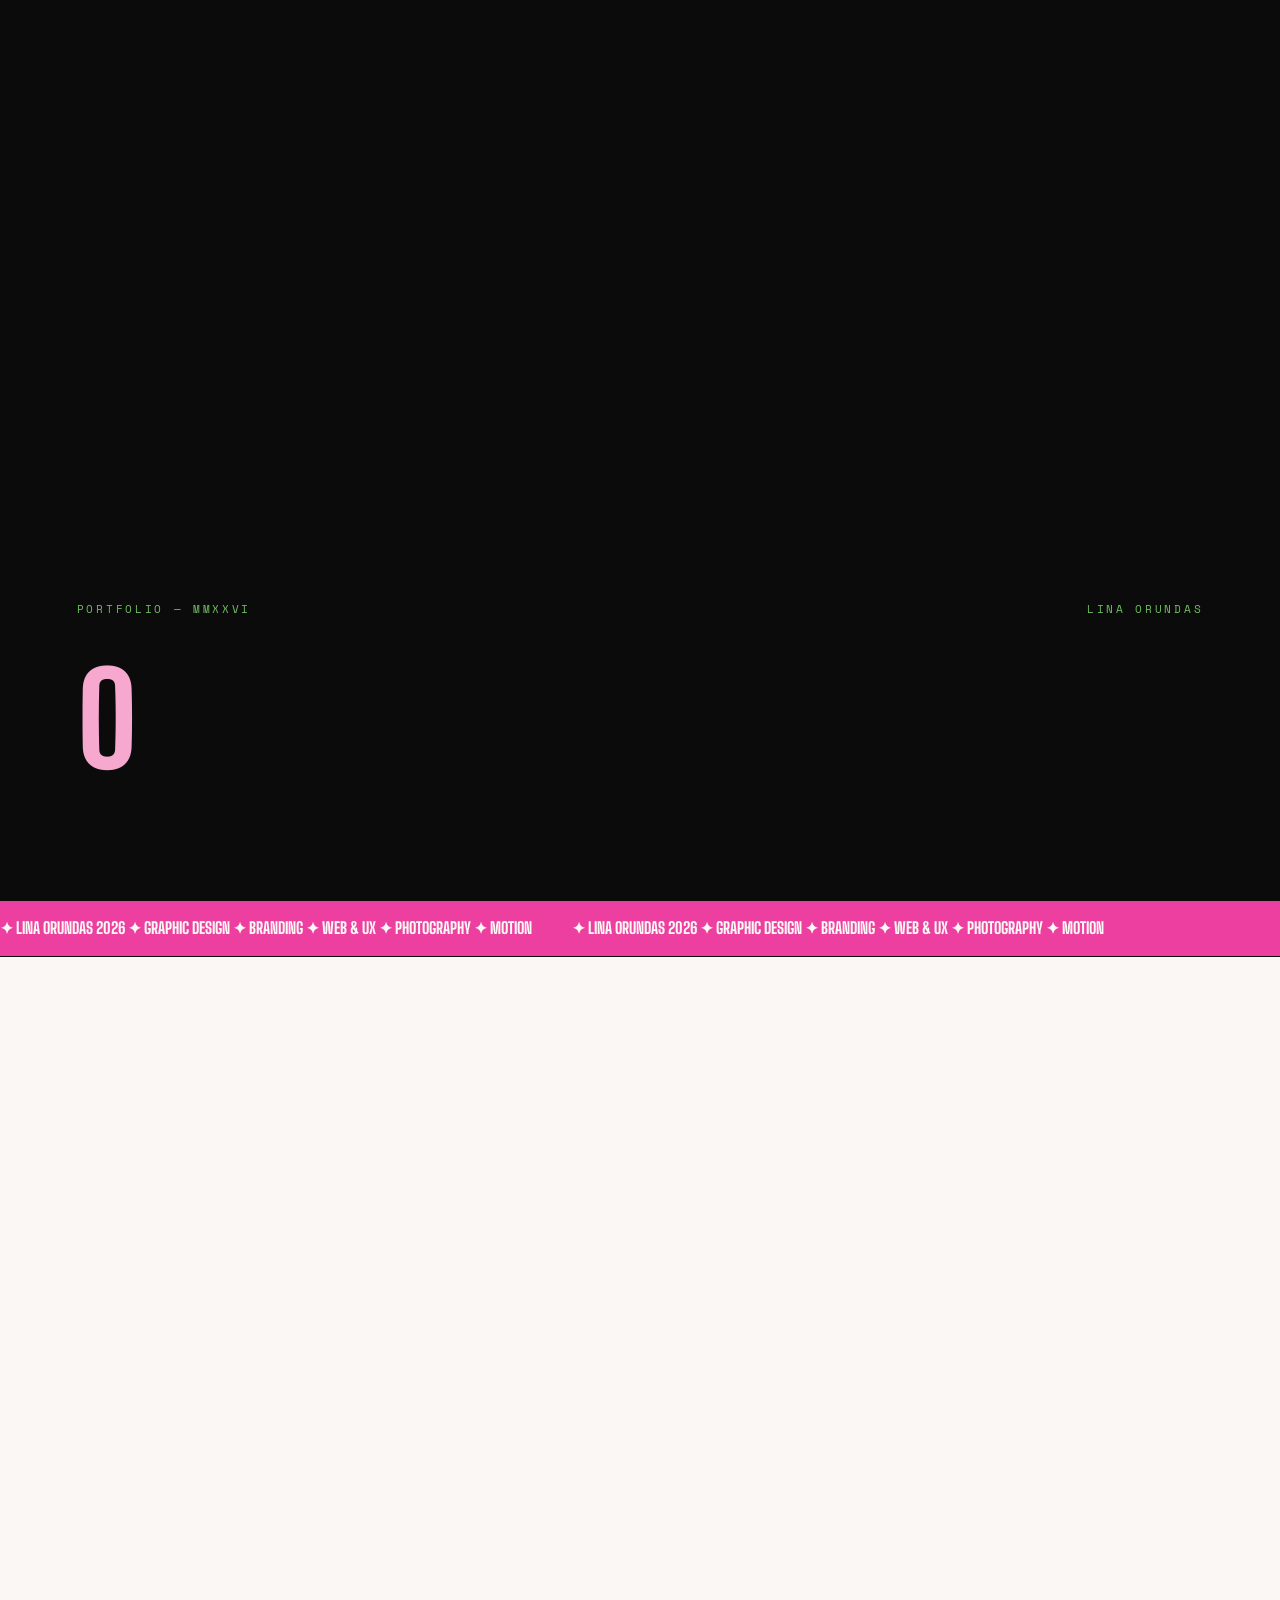
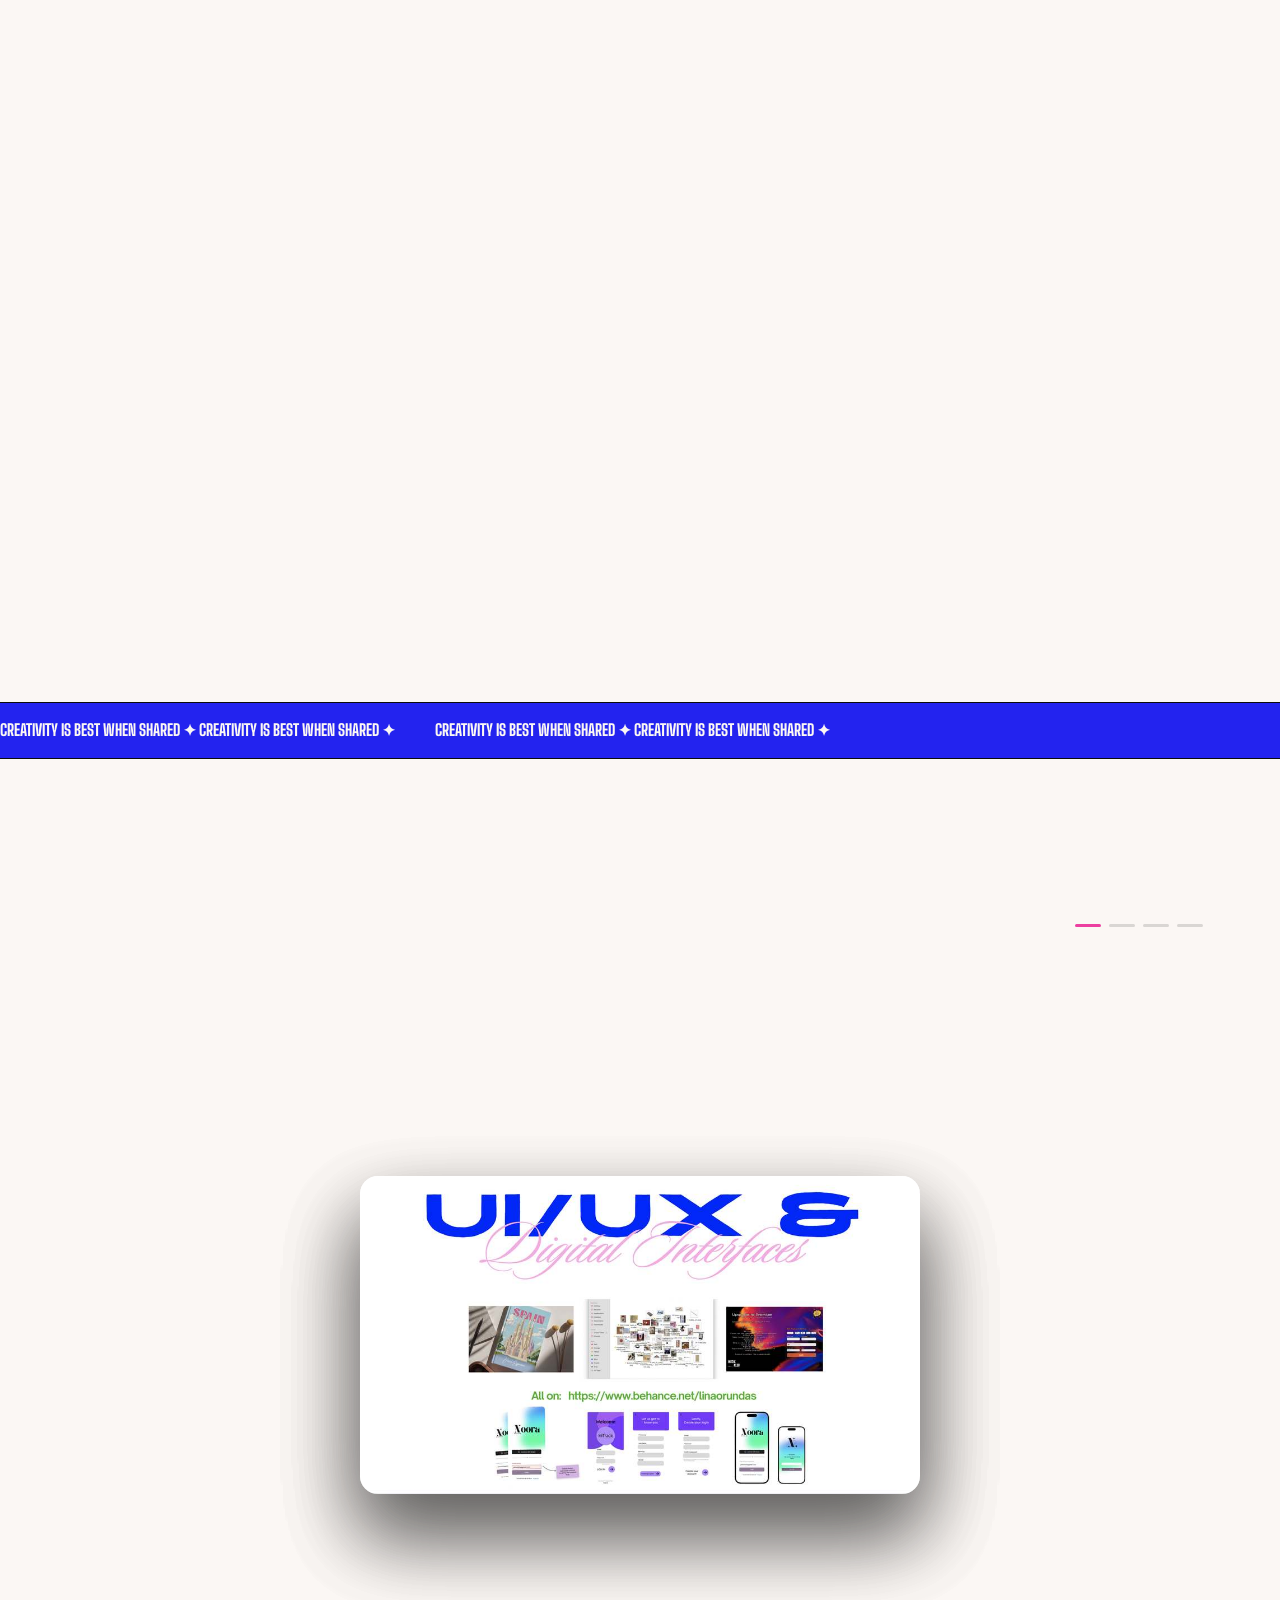
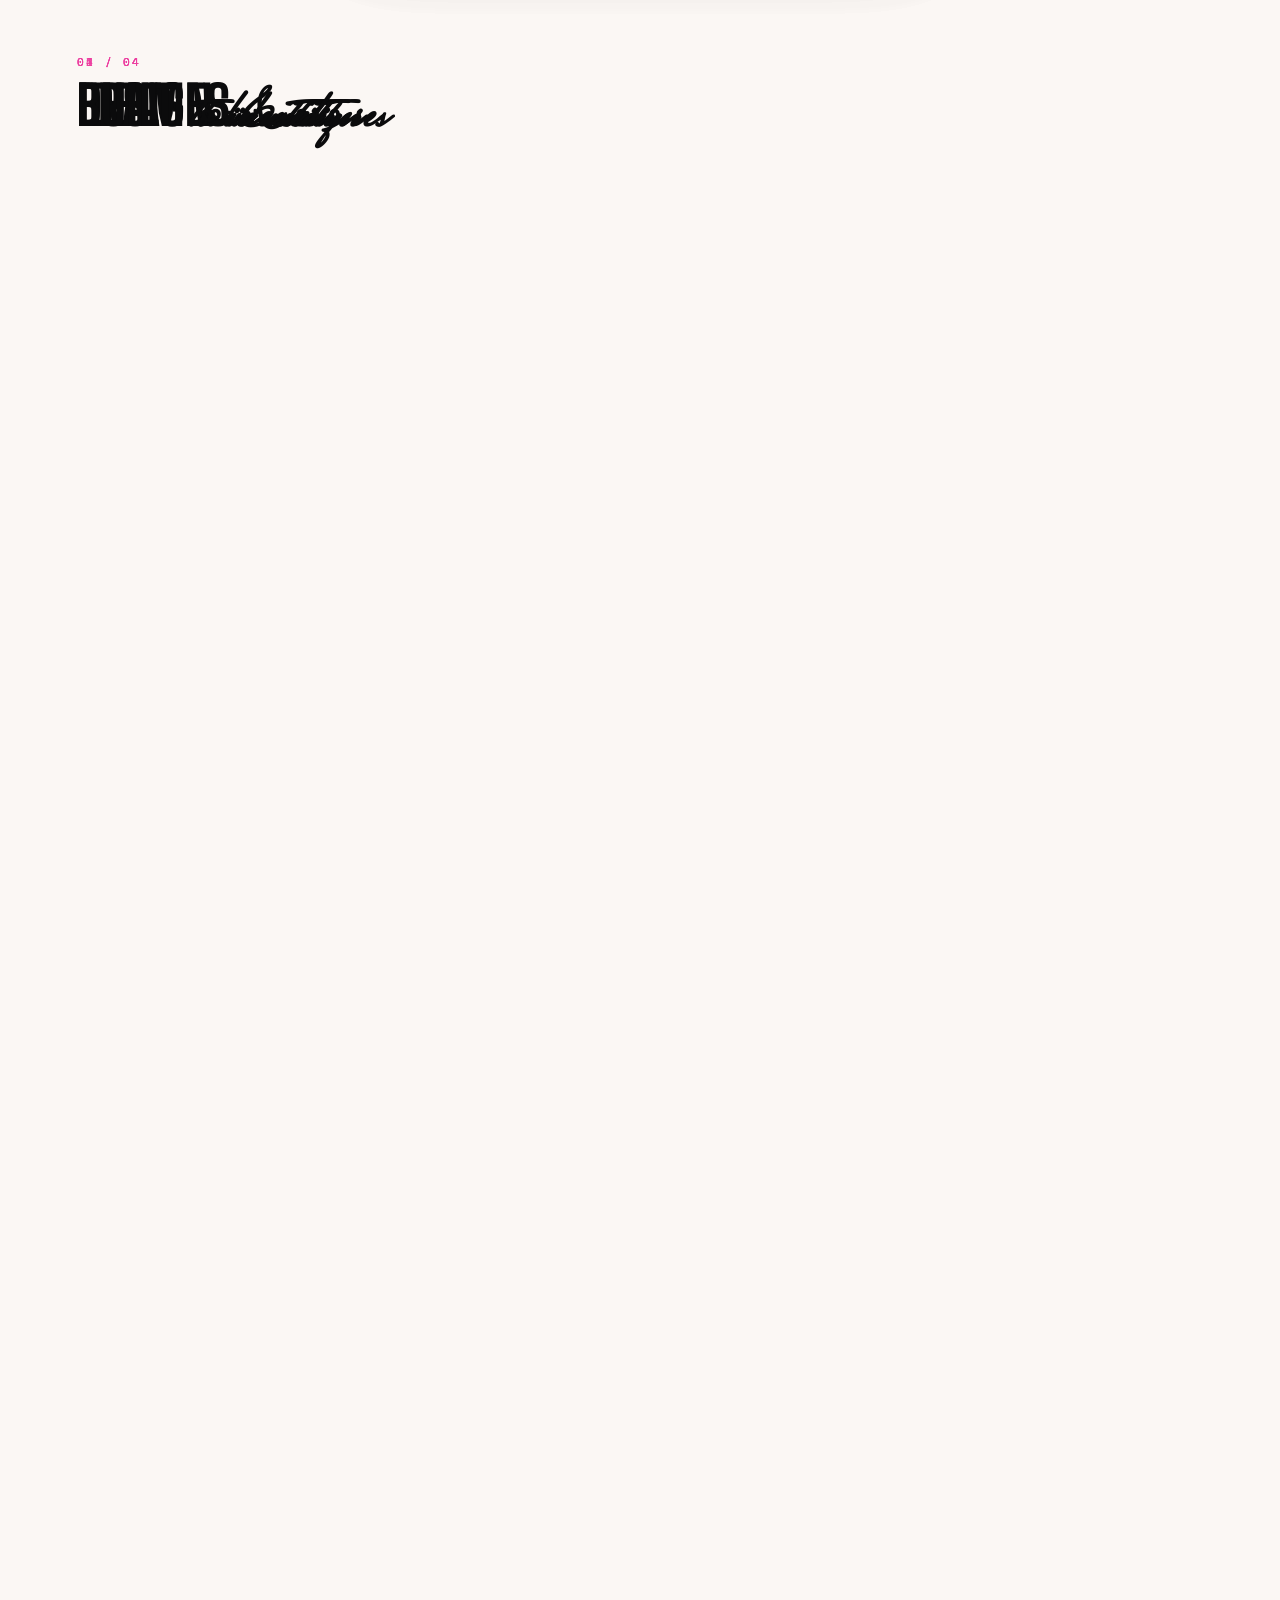
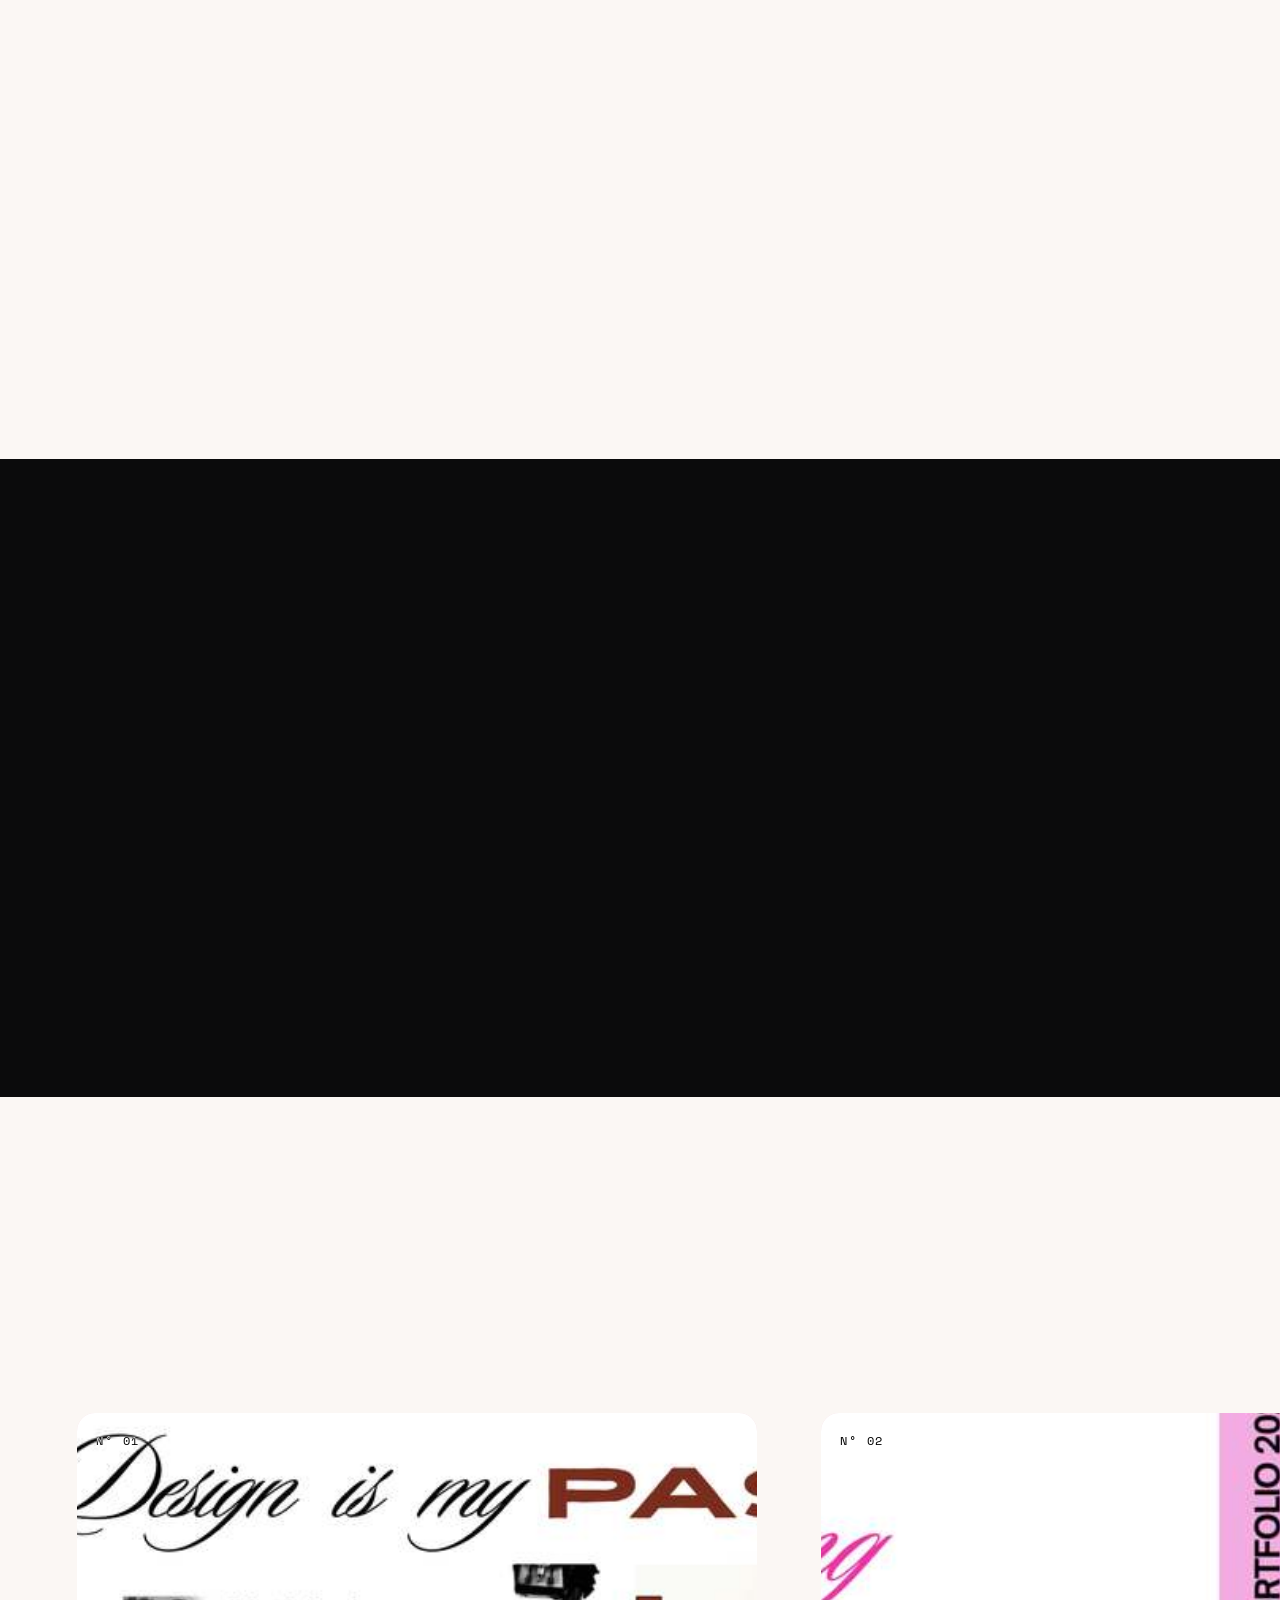
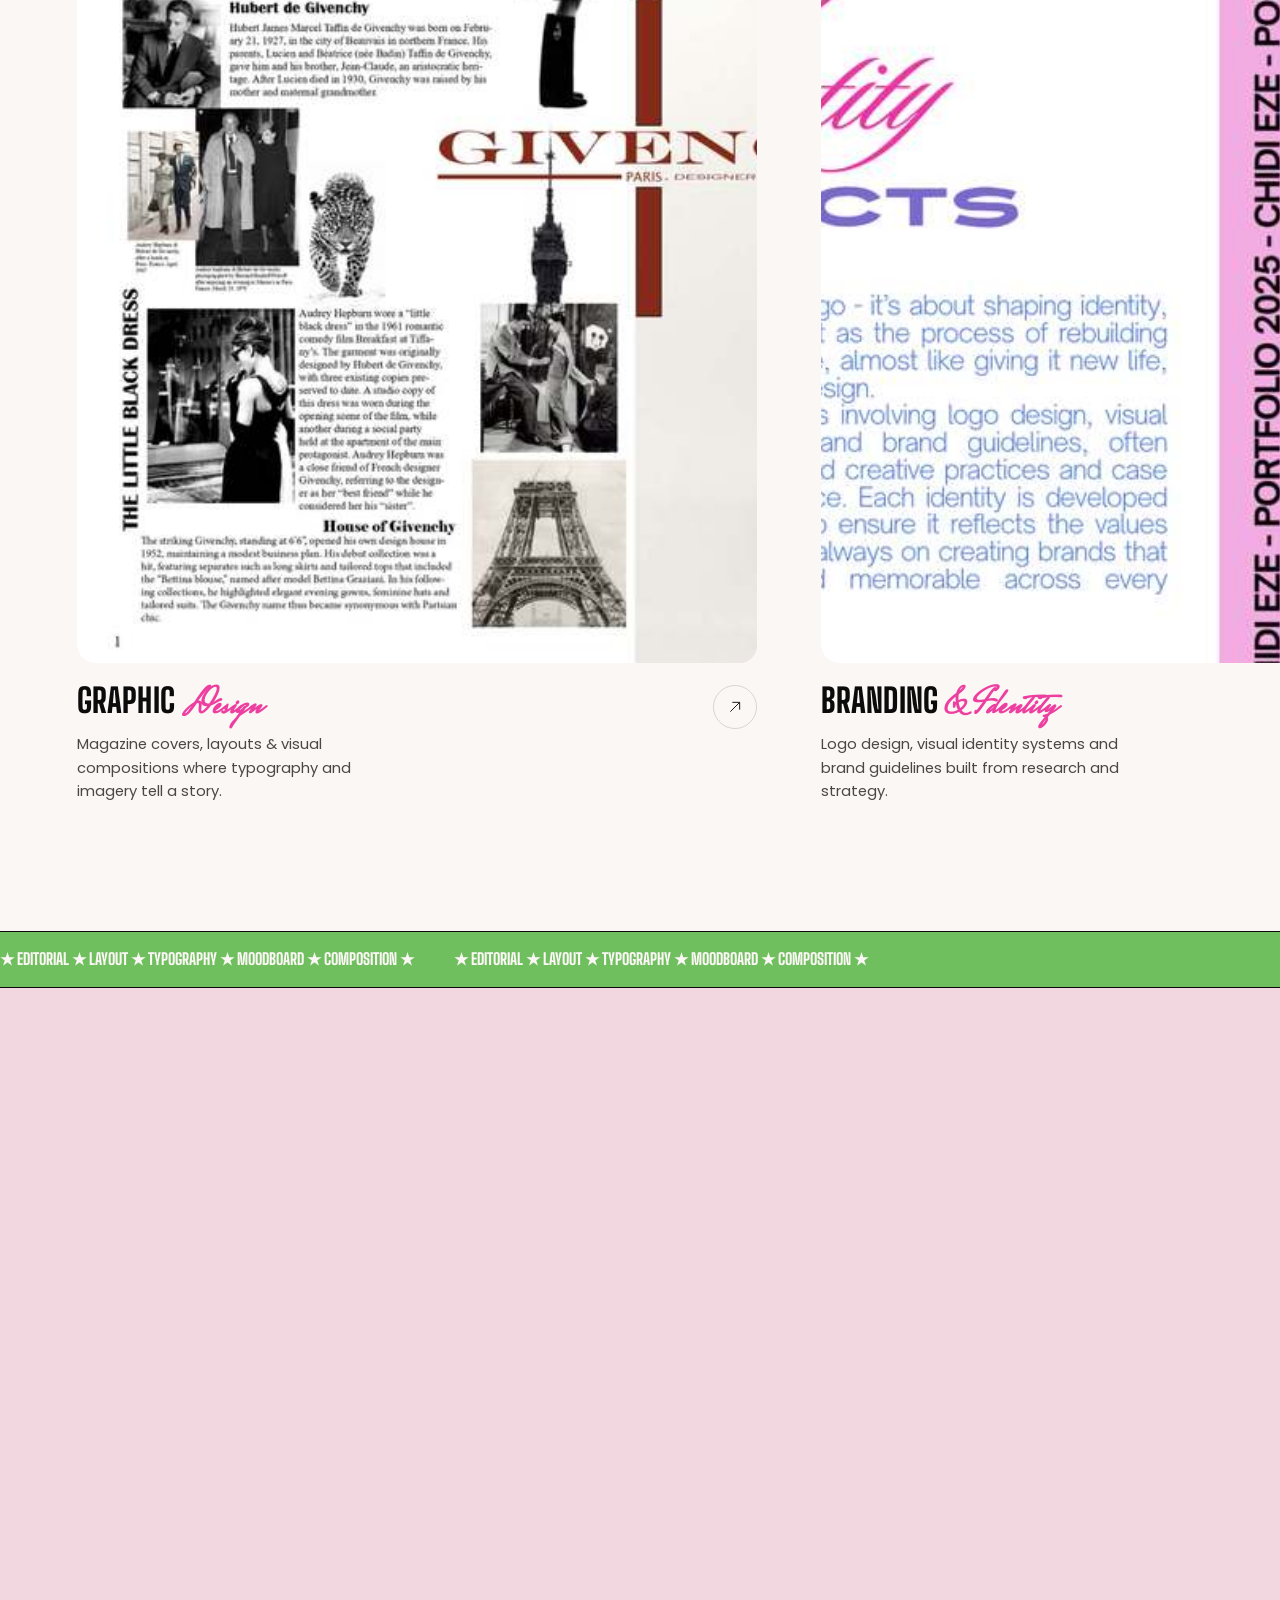
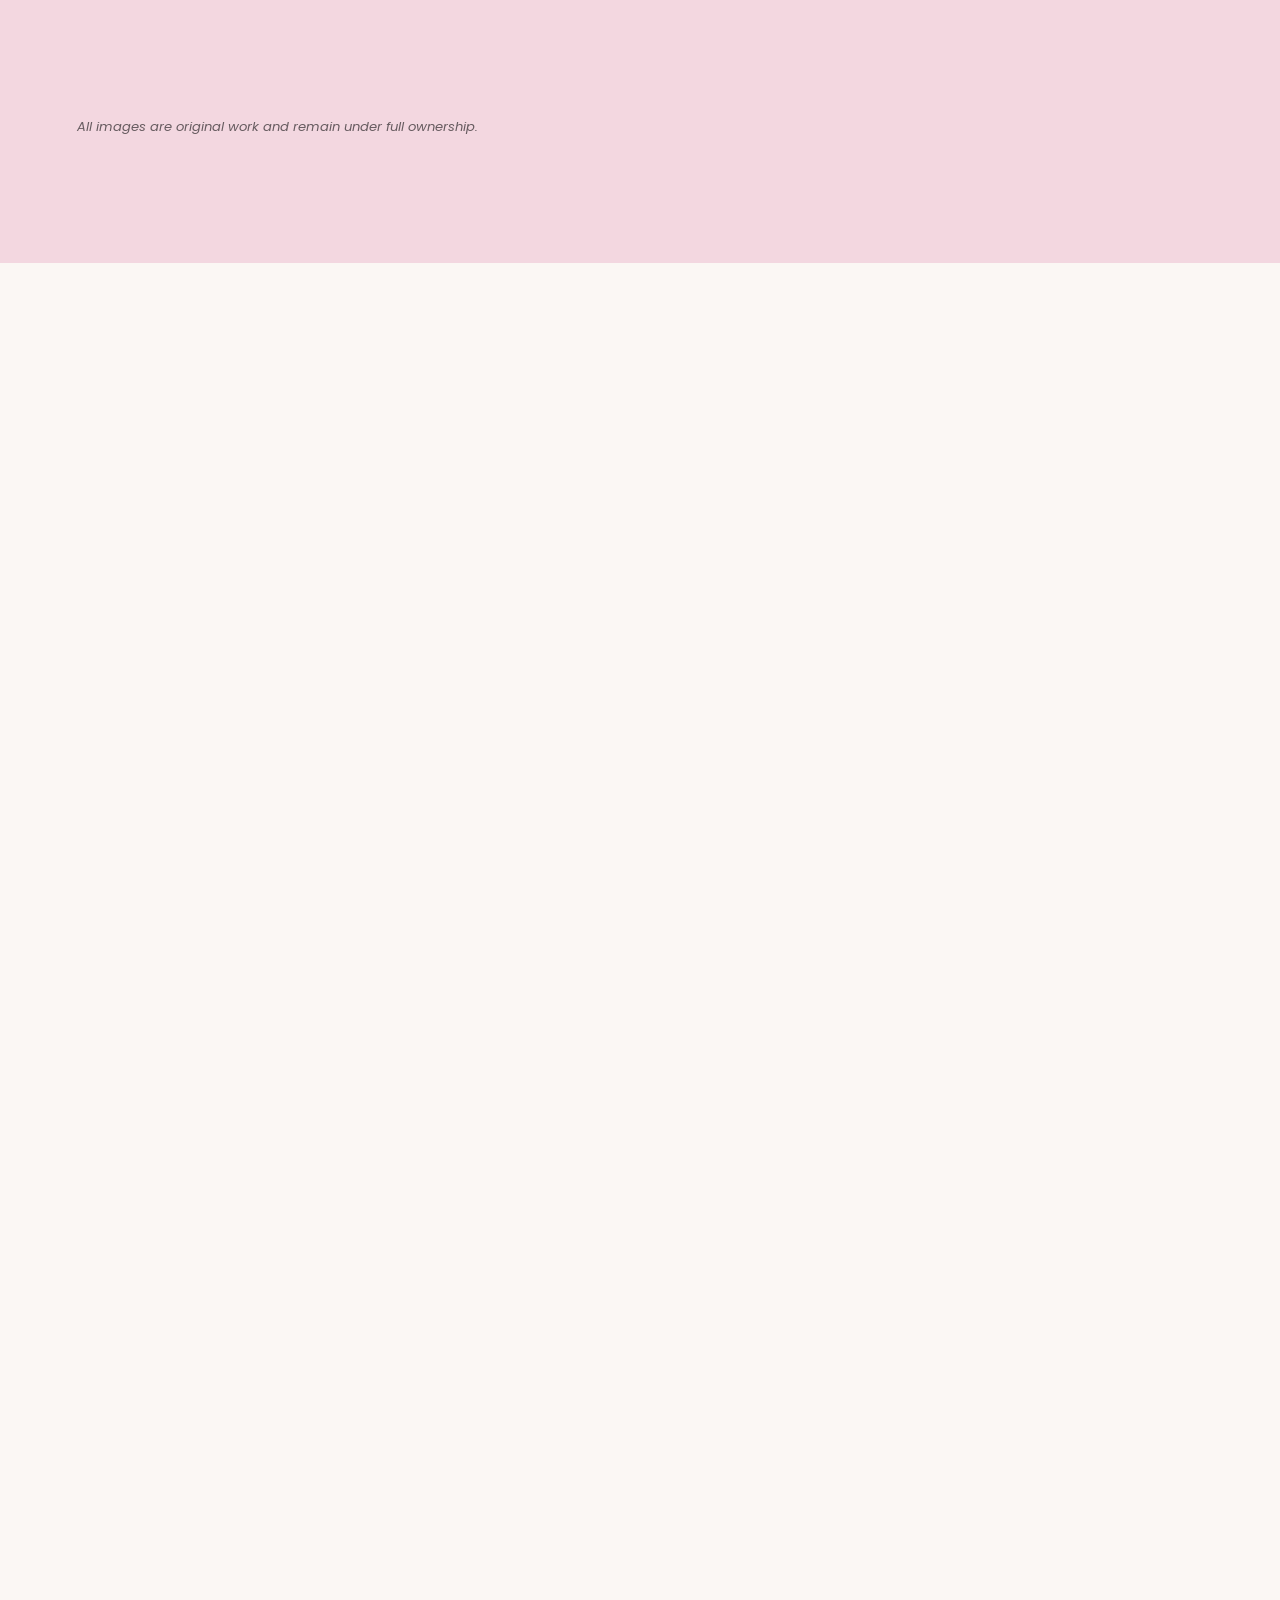
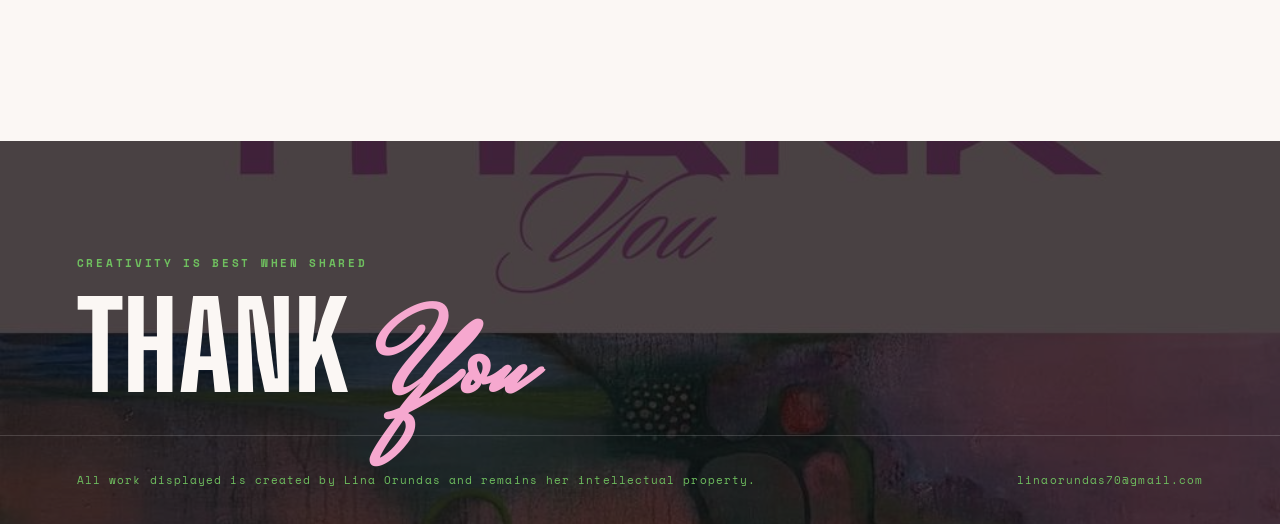
==== lina.html @ bf997945 "Create lina.html" ====
<!DOCTYPE html>
<html lang="en">
<head>
<meta charset="UTF-8">
<meta name="viewport" content="width=device-width, initial-scale=1.0">
<title>Lina Orundas — Portfolio</title>
<link rel="preconnect" href="https://fonts.googleapis.com">
<link rel="preconnect" href="https://fonts.gstatic.com" crossorigin>
<link href="https://fonts.googleapis.com/css2?family=Big+Shoulders+Display:wght@600;800&family=Fraunces:ital,opsz,wght@0,9..144,500;1,9..144,500;1,9..144,600&family=Mrs+Saint+Delafield&family=Space+Mono:wght@400;700&family=Poppins:ital,wght@0,300;0,400;0,500;0,600;0,700;1,400&display=swap" rel="stylesheet">
<style>
/*
  ============================================================
  TYPE SYSTEM — 4 faces, each with one job:
  Big Shoulders Display  -> shouty headlines (condensed, poster-like)
  Fraunces (italic)      -> editorial accent / pull-quote words
  Mrs Saint Delafield    -> handwritten signature flourish (use sparingly)
  Poppins                -> body copy
  Space Mono             -> eyebrows, nav, labels, captions
  ============================================================
*/
:root{
  --bg:#FBF7F4; --ink:#0B0B0C; --ink-soft:#4a4844;
  --pink:#EC3FA0; --pink-soft:#F6A8CF; --blue:#2323EF; --purple:#7B5CFF;
  --green:#3d6b3f; --green-bright:#6fbf5f; --blush:#F3D7E0; --line:rgba(11,11,12,.14);
  /* type scale — one ratio, used everywhere so nothing fights for attention */
  --fs-hero:   clamp(3rem, 10vw, 8.2rem);
  --fs-h1:     clamp(2.2rem, 5vw, 3.9rem);
  --fs-h2:     clamp(1.5rem, 2.6vw, 2.1rem);
  --fs-lede:   clamp(1.35rem, 2.4vw, 1.9rem);
  --fs-body:   1.02rem;
  --fs-small:  .92rem;
  --fs-label:  .7rem;
}
*{margin:0;padding:0;box-sizing:border-box;}
html{background:var(--bg); scroll-behavior:smooth;}
html.lock{overflow:hidden;}
body{background:var(--bg); color:var(--ink); font-family:'Poppins',sans-serif; font-size:var(--fs-body); line-height:1.6; overflow-x:hidden; cursor:none;}
@media (hover:none),(pointer:coarse){ body{cursor:auto;} }
a{color:inherit; text-decoration:none;} img{display:block; max-width:100%;}
button{font-family:inherit; background:none; border:none; color:inherit; cursor:none;}
@media (hover:none),(pointer:coarse){ button{cursor:pointer;} }
h1,h2,h3,.display{font-family:'Big Shoulders Display',sans-serif; font-weight:800; text-transform:uppercase; line-height:.92; letter-spacing:.005em;}
.script{font-family:'Mrs Saint Delafield',cursive; text-transform:none; line-height:1;}
.script-bold{font-family:'Fraunces',serif; font-style:italic; font-weight:600; text-transform:none; letter-spacing:-.01em;}
.eyebrow{font-family:'Space Mono',monospace; text-transform:uppercase; letter-spacing:.24em; font-size:var(--fs-label); font-weight:700;}
.wrap{max-width:1360px; margin:0 auto; padding:0 6vw;}
::selection{background:var(--ink); color:var(--bg);}

/* cursor */
.cursor{position:fixed; top:0; left:0; width:10px; height:10px; border-radius:50%; background:var(--pink); pointer-events:none; z-index:9999; transform:translate(-50%,-50%); transition:width .3s, height .3s, background .3s;}
.cursor-ring{position:fixed; top:0; left:0; width:38px; height:38px; border-radius:50%; border:1.5px solid var(--ink); pointer-events:none; z-index:9998; transform:translate(-50%,-50%); mix-blend-mode:difference; transition:width .4s cubic-bezier(.2,.8,.2,1), height .4s cubic-bezier(.2,.8,.2,1); display:flex; align-items:center; justify-content:center;}
.cursor-ring span{opacity:0; font-family:'Space Mono',monospace; font-size:.6rem; letter-spacing:.16em; text-transform:uppercase; color:var(--bg); transition:opacity .3s;}
body.cur-hover .cursor{width:0;height:0;}
body.cur-hover .cursor-ring{width:88px;height:88px; background:var(--pink); border-color:var(--pink);}
body.cur-hover .cursor-ring span{opacity:1;}
@media (hover:none),(pointer:coarse){ .cursor,.cursor-ring{display:none;} }

/* preloader */
.preloader{position:fixed; inset:0; background:var(--ink); color:var(--bg); z-index:10000; display:flex; flex-direction:column; justify-content:flex-end; padding:6vw;}
.preloader-row{display:flex; justify-content:space-between; align-items:flex-end; width:100%;}
.preloader-count{font-family:'Big Shoulders Display',sans-serif; font-weight:800; font-size:clamp(3.2rem,12vw,8rem); color:var(--pink-soft);}
.preloader-label{font-family:'Space Mono',monospace; font-size:.7rem; letter-spacing:.24em; text-transform:uppercase; color:var(--green-bright);}

/* nav */
.nav{position:fixed; top:0; left:0; width:100%; z-index:500; display:flex; justify-content:space-between; align-items:center; padding:2rem 6vw; mix-blend-mode:difference; color:var(--bg); transform:translateY(-120%); transition:transform .7s cubic-bezier(.2,.8,.2,1);}
.nav.show{transform:translateY(0);}
.nav-name{font-family:'Mrs Saint Delafield',cursive; font-size:1.9rem; color:var(--pink);}
.nav-links{display:none; gap:2.2rem;}
@media (min-width:820px){ .nav-links{display:flex;} }
.nav-links a{font-family:'Space Mono',monospace; font-size:.7rem; letter-spacing:.18em; text-transform:uppercase; position:relative;}
.nav-links a::after{content:''; position:absolute; left:0; bottom:-5px; width:0; height:1px; background:currentColor; transition:width .4s;}
.nav-links a:hover::after{width:100%;}

/* hero */
.hero{position:relative; min-height:100svh; display:flex; flex-direction:column; justify-content:center; padding:6vw; overflow:hidden;}
.hero-kicker{display:flex; align-items:center; gap:1rem; margin-bottom:1.2rem; opacity:0;}
.hero-kicker .dot{width:7px;height:7px;border-radius:50%; background:var(--pink);}
.hero-name{font-size:var(--fs-hero); color:var(--ink); overflow:hidden;}
.hero-name .line{overflow:hidden;}
.hero-name .line span{display:block; transform:translateY(115%);}
.hero-name .script{color:var(--pink); font-size:1.05em; text-transform:none;}
.hero-foot{display:flex; justify-content:space-between; align-items:flex-end; margin-top:3rem; gap:2rem; flex-wrap:wrap;}
.hero-intro{font-size:clamp(1rem,1.6vw,1.15rem); color:var(--ink-soft); max-width:400px; opacity:0; transform:translateY(20px);}
.hero-scroll{display:flex; align-items:center; gap:.8rem; color:var(--ink-soft);}
.hero-scroll-line{width:1px; height:64px; background:var(--line); position:relative; overflow:hidden;}
.hero-scroll-line::after{content:''; position:absolute; top:-100%; left:0; width:100%; height:100%; background:var(--pink); animation:scrollLine 2.1s cubic-bezier(.3,.6,.3,1) infinite;}
@keyframes scrollLine{ to{top:100%;} }
.hero-scroll span{writing-mode:vertical-rl; font-family:'Space Mono',monospace; font-size:.68rem; letter-spacing:.24em; text-transform:uppercase;}
.hero-bg-photo{position:absolute; right:4vw; top:10vw; width:min(240px,20vw); border-radius:16px; overflow:hidden; display:none; transform:rotate(4deg);}
.hero-bg-photo img{width:100%;}
@media (min-width:900px){ .hero-bg-photo{display:block;} }

/* marquee */
.marquee{overflow:hidden; white-space:nowrap; background:var(--pink); padding:14px 0; border-top:1px solid var(--ink); border-bottom:1px solid var(--ink);}
.marquee.alt{background:var(--blue);} .marquee.green{background:var(--green-bright);} .marquee.purple{background:var(--purple);}
.marquee-track{display:inline-flex; gap:2.5rem; animation:scroll-left 24s linear infinite;}
.marquee.reverse .marquee-track{animation:scroll-right 28s linear infinite;}
.marquee span{font-family:'Big Shoulders Display',sans-serif; font-weight:800; font-size:1rem; color:var(--bg); text-transform:uppercase; display:inline-flex; align-items:center; gap:2.5rem;}
@keyframes scroll-left{from{transform:translateX(0);}to{transform:translateX(-50%);}}
@keyframes scroll-right{from{transform:translateX(-50%);}to{transform:translateX(0);}}

/* generic section */
section{position:relative; padding:min(14vh,8.5rem) 0;}
.section-head{display:flex; align-items:baseline; gap:1.2rem; flex-wrap:wrap; margin-bottom:min(7vh,4rem);}
.section-title{font-size:var(--fs-h1);}
.section-num{font-family:'Space Mono',monospace; font-size:.72rem; letter-spacing:.14em; color:var(--ink-soft); border:1px solid var(--line); border-radius:100px; padding:6px 14px;}
.reveal{opacity:0; transform:translateY(48px);}
.tint-ink{background:var(--ink); color:var(--bg);}
.tint-ink .section-num{color:var(--green-bright); border-color:rgba(255,255,255,.2);}
.tint-blush{background:var(--blush);}

/* about */
.about-row{display:grid; gap:2.4rem; align-items:center; margin-bottom:min(9vh,5.5rem);}
@media (min-width:900px){ .about-row{grid-template-columns:repeat(12,1fr); gap:3vw;} }
.about-row:last-child{margin-bottom:0;}
.about-text{grid-column:span 12;}
@media (min-width:900px){
  .about-row.tl .about-text{grid-column:1/span 7;} .about-row.tl .about-img{grid-column:9/span 4;}
  .about-row.tr .about-text{grid-column:6/span 7;} .about-row.tr .about-img{grid-column:1/span 4;}
}
.about-img{grid-column:span 12; border-radius:18px; overflow:hidden;}
.about-img img{width:100%; aspect-ratio:4/5; object-fit:cover; transition:transform .8s cubic-bezier(.2,.7,.2,1);}
.about-img:hover img{transform:scale(1.06);}
.about-lede{font-size:var(--fs-lede); line-height:1.3; font-family:'Fraunces',serif; font-style:italic; font-weight:500;}
.about-body{font-size:1rem; color:var(--ink-soft); max-width:50ch; line-height:1.75; margin-top:1rem;}
.chip-row{display:flex; flex-wrap:wrap; gap:10px; margin-top:20px;}
.chip{font-family:'Space Mono',monospace; font-size:.65rem; letter-spacing:.08em; text-transform:uppercase; padding:7px 14px; border-radius:100px; border:1px solid currentColor;}

/* philosophy */
.philosophy-media{border-radius:18px; overflow:hidden;}
.philosophy-media video{width:100%; display:block;}

/* EDITORIAL STACK — pinned, images crossfade/slide in as you scroll, magazine-spread style */
.editorial-pin{ height:500vh; position:relative; }
.editorial-sticky{ position:sticky; top:0; height:100vh; overflow:hidden; display:flex; align-items:center; }
.editorial-frame{ position:absolute; inset:0; display:flex; align-items:center; justify-content:center; padding:6vw; will-change:transform,opacity; }
.editorial-frame .ph{ position:relative; width:min(560px,68vw); border-radius:18px; overflow:hidden; box-shadow:0 40px 80px rgba(0,0,0,.22); }
.editorial-frame .ph img{ width:100%; display:block; }
.editorial-cap{ position:absolute; bottom:3vw; left:6vw; max-width:340px; z-index:2; }
.editorial-cap .num{ font-family:'Space Mono',monospace; font-size:.7rem; letter-spacing:.2em; text-transform:uppercase; color:var(--pink); }
.editorial-cap h3{ font-size:clamp(2rem,5vw,3.4rem); margin-top:.4rem; }
.editorial-progress{ position:absolute; top:3vw; right:6vw; z-index:2; display:flex; gap:8px; }
.editorial-progress span{ width:26px; height:3px; border-radius:3px; background:var(--line); transition:background .3s; }
.editorial-progress span.on{ background:var(--pink); }

/* HORIZONTAL WORK SCROLL */
.work-pin{overflow:hidden;}
.work-track{display:flex; align-items:stretch; gap:5vw; padding:0 6vw; will-change:transform;}
.work-panel{position:relative; flex:0 0 auto; width:min(76vw,680px); display:flex; flex-direction:column; cursor:none;}
.work-frame{position:relative; width:100%; aspect-ratio:4/5; overflow:hidden; border-radius:18px; background:var(--blush);}
.work-frame img{width:100%; height:100%; object-fit:cover; transform:scale(1.06); transition:transform 1s cubic-bezier(.2,.7,.2,1);}
.work-panel:hover .work-frame img{transform:scale(1);}
.work-index{position:absolute; top:1.2rem; left:1.2rem; z-index:2; color:#fff; font-family:'Space Mono',monospace; font-size:.72rem; letter-spacing:.16em; mix-blend-mode:difference;}
.work-meta{display:flex; justify-content:space-between; align-items:flex-start; margin-top:1.4rem; gap:1rem;}
.work-title{font-size:var(--fs-h2);}
.work-title .script{color:var(--pink); text-transform:none; font-size:1.1em;}
.work-desc{color:var(--ink-soft); font-size:.92rem; margin-top:.4rem; max-width:34ch; line-height:1.6;}
.work-arrow{width:44px;height:44px;border-radius:50%;border:1px solid var(--line); flex:0 0 auto; display:flex; align-items:center; justify-content:center; transition:.3s;}
.work-panel:hover .work-arrow{background:var(--pink); border-color:var(--pink); color:#fff;}
.work-arrow svg{width:16px;height:16px; transition:transform .3s;}
.work-panel:hover .work-arrow svg{transform:rotate(45deg);}
.work-scroll-hint{padding:0 6vw; margin-top:2.4rem; display:flex; align-items:center; gap:.8rem; color:var(--ink-soft);}
.work-scroll-hint .rule{width:60px; height:1px; background:var(--line);}
.work-scroll-hint span{font-family:'Space Mono',monospace; font-size:.68rem; letter-spacing:.2em; text-transform:uppercase;}

/* overlay */
.overlay{position:fixed; inset:0; background:var(--bg); z-index:2000; overflow-y:auto; clip-path:circle(0% at 90% 8%); transition:clip-path .9s cubic-bezier(.2,.8,.2,1); pointer-events:none;}
.overlay.open{clip-path:circle(150% at 90% 8%); pointer-events:auto;}
.overlay-inner{padding:9vh 6vw 10vh;}
.overlay-close{position:fixed; top:2.2rem; right:6vw; z-index:2001; display:flex; align-items:center; gap:.7rem; font-family:'Space Mono',monospace; font-size:.7rem; letter-spacing:.18em; text-transform:uppercase; cursor:none;}
@media (hover:none),(pointer:coarse){ .overlay-close{cursor:pointer;} }
.overlay-close .x{width:32px;height:32px;border-radius:50%;border:1px solid var(--line); display:flex; align-items:center; justify-content:center;}
.overlay-title{font-size:clamp(2.4rem,6.5vw,5rem); max-width:16ch;}
.overlay-title .script{color:var(--pink); text-transform:none;}
.overlay-sub{font-family:'Fraunces',serif; font-style:italic; color:var(--ink-soft); font-size:clamp(1.05rem,1.8vw,1.3rem); margin-top:1.2rem; max-width:50ch;}
.overlay-media{margin-top:3.5rem; width:100%; border-radius:18px; overflow:hidden;}
.overlay-media img{width:100%; display:block;}
.overlay-detail{display:grid; grid-template-columns:1fr; gap:2.6rem; margin-top:3.5rem;}
@media (min-width:820px){ .overlay-detail{grid-template-columns:repeat(12,1fr);} }
.overlay-detail-text{grid-column:1/span 7; font-size:1rem; color:var(--ink-soft); line-height:1.8;}
.overlay-detail-meta dt{font-family:'Space Mono',monospace; font-size:.65rem; letter-spacing:.14em; text-transform:uppercase; color:var(--ink-soft); margin-top:1.4rem;}
.overlay-detail-meta dt:first-child{margin-top:0;}
.overlay-detail-meta dd{font-family:'Big Shoulders Display',sans-serif; font-weight:700; font-size:1.05rem; margin-top:.3rem; text-transform:uppercase;}

/* bag / skills field */
.skills-field{position:relative; min-height:44vh; display:flex; flex-wrap:wrap; align-content:center; gap:1.4vw 2.6vw; padding:3vh 0;}
.skill-word{font-family:'Big Shoulders Display',sans-serif; font-weight:800; color:var(--ink); white-space:nowrap; transition:color .4s; text-transform:uppercase;}
.skill-word:hover{color:var(--pink);}
.skill-word.s1{font-size:clamp(1.6rem,4vw,3rem);}
.skill-word.s2{font-size:clamp(1.1rem,2.4vw,1.8rem); font-family:'Mrs Saint Delafield',cursive; color:var(--ink-soft); text-transform:none;}
.skill-word.s3{font-size:clamp(.9rem,1.6vw,1.2rem); font-family:'Space Mono',monospace; letter-spacing:.05em; color:var(--ink-soft);}

/* gallery masonry (photography) */
.masonry{column-count:1; column-gap:1.4rem;}
@media (min-width:700px){ .masonry{column-count:2;} }
.masonry-item{break-inside:avoid; margin-bottom:1.4rem; border-radius:14px; overflow:hidden; position:relative;}
.masonry-item img{width:100%; display:block; transition:transform 1s cubic-bezier(.2,.7,.2,1);}
.masonry-item:hover img{transform:scale(1.05);}

/* contact */
.contact-title{font-size:clamp(2.3rem,6.5vw,5rem); max-width:15ch;}
.contact-title .script{color:var(--pink); text-transform:none;}
.contact-grid{display:grid; grid-template-columns:1fr; gap:2.4rem; margin-top:min(7vh,4.5rem);}
@media (min-width:800px){ .contact-grid{grid-template-columns:2fr 1fr 1fr;} }
.contact-email{font-family:'Big Shoulders Display',sans-serif; font-weight:700; font-size:clamp(1.4rem,2.6vw,1.9rem); position:relative; display:inline-block; text-transform:none;}
.contact-email::after{content:''; position:absolute; left:0; bottom:-.1em; width:100%; height:2px; background:var(--pink); transform:scaleX(0); transform-origin:right; transition:transform .5s;}
.contact-email:hover::after{transform:scaleX(1); transform-origin:left;}
.contact-links{display:flex; flex-direction:column; gap:.8rem;}
.contact-links a{font-family:'Space Mono',monospace; font-size:.85rem; display:flex; justify-content:space-between; padding-bottom:.7rem; border-bottom:1px solid var(--line); transition:padding-left .3s, color .3s;}
.contact-links a:hover{padding-left:.4rem; color:var(--pink);}

/* footer */
.footer-band{position:relative; background:var(--ink); color:var(--bg); padding-top:min(12vh,7rem); overflow:hidden;}
.footer-band .footer-img{position:absolute; inset:0; opacity:.28; object-fit:cover; width:100%; height:100%;}
.footer-inner{position:relative; z-index:2;}
.footer-title{font-size:clamp(3rem,11vw,7.5rem);}
.footer-title .script{color:var(--pink-soft); text-transform:none;}
.footer-bottom{display:flex; justify-content:space-between; align-items:center; padding:2.2rem 6vw; border-top:1px solid rgba(255,255,255,.16); flex-wrap:wrap; gap:1rem; position:relative; z-index:2;}
.footer-bottom span{font-family:'Space Mono',monospace; font-size:.68rem; letter-spacing:.1em; color:var(--green-bright);}

@media (prefers-reduced-motion:reduce){ *{animation-duration:.01ms !important; transition-duration:.01ms !important; scroll-behavior:auto !important;} }
</style>
</head>
<body>

<div class="preloader" id="preloader">
  <div class="preloader-row">
    <span class="preloader-label">Portfolio — MMXXVI</span>
    <span class="preloader-label">Lina Orundas</span>
  </div>
  <div class="preloader-count" id="preCount">0</div>
</div>

<div class="cursor" id="cursor"></div>
<div class="cursor-ring" id="cursorRing"><span id="cursorLabel">View</span></div>

<nav class="nav" id="nav">
  <a href="#top" class="nav-name">Lina.</a>
  <div class="nav-links">
    <a href="#about">About</a>
    <a href="#work">Work</a>
    <a href="#photography">Photo</a>
    <a href="#bag">Skills</a>
    <a href="#contact">Contact</a>
  </div>
</nav>

<main id="top">

  <section class="hero">
    <!-- SWAP: small floating hero photo — square-ish crop, ~500x500px --><div class="hero-bg-photo"><img src="[data-uri]" alt=""></div>
    <div class="hero-kicker" id="heroKicker">
      <span class="dot"></span>
      <span class="eyebrow">Graphic &amp; Web Designer — Creative Studio</span>
    </div>
    <h1 class="hero-name">
      <span class="line"><span>Lina</span></span>
      <span class="line"><span>Orundas<span class="script"> .</span></span></span>
    </h1>
    <div class="hero-foot">
      <p class="hero-intro" id="heroIntro">Where imagination meets execution — design, branding, photography &amp; motion, all under one creative practice.</p>
      <div class="hero-scroll"><div class="hero-scroll-line"></div><span>Scroll</span></div>
    </div>
  </section>

  <div class="marquee"><div class="marquee-track">
    <span>✦ Lina Orundas 2026 ✦ Graphic Design ✦ Branding ✦ Web &amp; UX ✦ Photography ✦ Motion</span>
    <span>✦ Lina Orundas 2026 ✦ Graphic Design ✦ Branding ✦ Web &amp; UX ✦ Photography ✦ Motion</span>
  </div></div>

  <!-- ABOUT -->
  <section id="about">
    <div class="wrap">
      <div class="section-head reveal">
        <h2 class="section-title">About<span class="script" style="color:var(--pink)"> Me</span></h2>
        <span class="section-num">01 — Story</span>
      </div>
      <div class="about-row tl">
        <div class="about-text reveal">
          <p class="about-lede">I'm a multidisciplinary creative — design, strategy &amp; storytelling, all in one practice.</p>
          <p class="about-body">I'm focused on web design, UX/UI, digital marketing, and visual storytelling. I enjoy transforming ideas into engaging digital experiences that combine aesthetics with strategy — work that's both visually impactful and user-centered.</p>
        </div>
        <!-- SWAP: About Me photo 1 — portrait, 4:5 ratio, ~1000x1250px --><div class="about-img reveal"><img src="[data-uri]" alt="Lina Orundas portrait"></div>
      </div>
      <div class="about-row tr">
        <!-- SWAP: About Me photo 2 — portrait, 4:5 ratio, ~1000x1250px --><div class="about-img reveal"><img src="[data-uri]" alt="Lina Orundas"></div>
        <div class="about-text reveal">
          <p class="about-body">My creative journey extends beyond the digital space through illustration, music production, and photography. Whether collaborating on projects or exploring personal ideas, I'm constantly inspired by the connection between art, design, and emotion.</p>
          <div class="chip-row">
            <span class="chip">Web Design</span><span class="chip">UX / UI</span><span class="chip">Branding</span><span class="chip">Content</span>
          </div>
        </div>
      </div>
    </div>
  </section>

  <div class="marquee alt reverse"><div class="marquee-track">
    <span>Creativity Is Best When Shared ✦ Creativity Is Best When Shared ✦</span>
    <span>Creativity Is Best When Shared ✦ Creativity Is Best When Shared ✦</span>
  </div></div>

  <!-- EDITORIAL STACK — magazine-style pinned reveal. Add/remove <div class="editorial-frame"> blocks to change how many images cycle through. -->
  <section class="editorial-pin">
    <div class="editorial-sticky">
      <div class="editorial-progress" id="editProgress"><span class="on"></span><span></span><span></span><span></span></div>

      <!-- SWAP: frame 1 image — recommended 1200x1500px portrait crop -->
      <div class="editorial-frame" data-frame="0"><div class="ph"><img src="[data-uri]" alt="Graphic design work"></div>
        <div class="editorial-cap"><span class="num">01 / 04</span><h3>Design<span class="script"> in motion</span></h3></div>
      </div>
      <!-- SWAP: frame 2 image -->
      <div class="editorial-frame" data-frame="1"><div class="ph"><img src="[data-uri]" alt="Branding work"></div>
        <div class="editorial-cap"><span class="num">02 / 04</span><h3>Ideas <span class="script">to identity</span></h3></div>
      </div>
      <!-- SWAP: frame 3 image -->
      <div class="editorial-frame" data-frame="2"><div class="ph"><img src="[data-uri]" alt="Photography work"></div>
        <div class="editorial-cap"><span class="num">03 / 04</span><h3>Frames<span class="script"> &amp; textures</span></h3></div>
      </div>
      <!-- SWAP: frame 4 image -->
      <div class="editorial-frame" data-frame="3"><div class="ph"><img src="[data-uri]" alt="UI UX work"></div>
        <div class="editorial-cap"><span class="num">04 / 04</span><h3>Built <span class="script">to be used</span></h3></div>
      </div>
    </div>
  </section>

  <!-- PHILOSOPHY -->
  <section id="philosophy" class="tint-ink">
    <div class="wrap">
      <div class="section-head reveal">
        <span class="script" style="color:var(--pink-soft); font-size:2.4rem;">Creative Philosophy</span>
        <h2 class="section-title" style="color:var(--green-bright)">&amp; Approach</h2>
        <span class="section-num">02</span>
      </div>
      <div class="about-row tl" style="margin-bottom:0;">
        <div class="about-text reveal">
          <p class="about-body" style="color:rgba(255,255,255,.82)">My creative approach is rooted in visual storytelling, user experience, and intentional design. I believe the strongest digital experiences come from balancing creativity with functionality, where every detail has a purpose.</p>
          <p class="about-body" style="color:rgba(255,255,255,.82)">Whether I'm building a website, shaping a brand identity, or designing a user experience, I aim to make every creative decision thoughtful — blending aesthetics, strategy, and emotion into work that connects.</p>
        </div>
        <!-- SWAP: looping GIF-style clip — short (3-6s), muted, no audio needed, mp4/webm, portrait or square --><div class="about-img philosophy-media reveal"><video src="[data-uri]" autoplay loop muted playsinline></video></div>
      </div>
    </div>
  </section>

  <!-- WORK — HORIZONTAL SCROLL -->
  <section id="work" class="work-pin">
    <div class="wrap" style="padding-top:min(4vh,3rem);">
      <div class="section-head reveal">
        <h2 class="section-title">Selected<span class="script" style="color:var(--pink)"> Work</span></h2>
        <span class="section-num">03 — Disciplines</span>
      </div>
    </div>
    <div class="work-scroll-hint reveal"><span class="rule"></span><span>Scroll to explore</span></div>
    <div class="work-track" id="workTrack">

      <article class="work-panel" data-work="0">
        <div class="work-frame"><span class="work-index">N° 01</span><!-- SWAP: Graphic Design cover — portrait 4:5, ~1200x1500px --><img src="[data-uri]" alt="Graphic design"></div>
        <div class="work-meta">
          <div><h3 class="work-title">Graphic<span class="script"> Design</span></h3><p class="work-desc">Magazine covers, layouts &amp; visual compositions where typography and imagery tell a story.</p></div>
          <div class="work-arrow"><svg viewBox="0 0 24 24" fill="none" stroke="currentColor" stroke-width="1.4"><path d="M5 19L19 5M19 5H8M19 5V16"/></svg></div>
        </div>
      </article>

      <article class="work-panel" data-work="1">
        <div class="work-frame"><span class="work-index">N° 02</span><!-- SWAP: Branding cover — portrait 4:5 --><img src="[data-uri]" alt="Branding and identity"></div>
        <div class="work-meta">
          <div><h3 class="work-title">Branding<span class="script"> &amp; Identity</span></h3><p class="work-desc">Logo design, visual identity systems and brand guidelines built from research and strategy.</p></div>
          <div class="work-arrow"><svg viewBox="0 0 24 24" fill="none" stroke="currentColor" stroke-width="1.4"><path d="M5 19L19 5M19 5H8M19 5V16"/></svg></div>
        </div>
      </article>

      <article class="work-panel" data-work="2">
        <div class="work-frame"><span class="work-index">N° 03</span><!-- SWAP: Photography cover — portrait 4:5 --><img src="[data-uri]" alt="Photography"></div>
        <div class="work-meta">
          <div><h3 class="work-title">Photography<span class="script"> &amp; Visual</span></h3><p class="work-desc">Original photography exploring identity, space and texture across editorial &amp; branding work.</p></div>
          <div class="work-arrow"><svg viewBox="0 0 24 24" fill="none" stroke="currentColor" stroke-width="1.4"><path d="M5 19L19 5M19 5H8M19 5V16"/></svg></div>
        </div>
      </article>

      <article class="work-panel" data-work="3">
        <div class="work-frame"><span class="work-index">N° 04</span><!-- SWAP: Social Media cover — portrait 4:5 --><img src="[data-uri]" alt="Social media"></div>
        <div class="work-meta">
          <div><h3 class="work-title">Social Media<span class="script"> &amp; Works</span></h3><p class="work-desc">Digital marketing content, filming and storytelling for brands, schools and my own presence.</p></div>
          <div class="work-arrow"><svg viewBox="0 0 24 24" fill="none" stroke="currentColor" stroke-width="1.4"><path d="M5 19L19 5M19 5H8M19 5V16"/></svg></div>
        </div>
      </article>

      <article class="work-panel" data-work="4">
        <div class="work-frame"><span class="work-index">N° 05</span><!-- SWAP: UI/UX cover — portrait 4:5 --><img src="[data-uri]" alt="UI UX design"></div>
        <div class="work-meta">
          <div><h3 class="work-title">UI/UX<span class="script"> Interfaces</span></h3><p class="work-desc">Intuitive digital interfaces, onboarding flows and app screens designed with purpose.</p></div>
          <div class="work-arrow"><svg viewBox="0 0 24 24" fill="none" stroke="currentColor" stroke-width="1.4"><path d="M5 19L19 5M19 5H8M19 5V16"/></svg></div>
        </div>
      </article>

      <article class="work-panel" data-work="5">
        <div class="work-frame"><span class="work-index">N° 06</span><!-- SWAP: Motion Design — looping clip, works like a GIF, portrait 4:5 --><video src="[data-uri]" autoplay loop muted playsinline></video></div>
        <div class="work-meta">
          <div><h3 class="work-title">Motion<span class="script"> Design</span></h3><p class="work-desc">Motion graphics, edits and animation that bring static visuals to life through rhythm.</p></div>
          <div class="work-arrow"><svg viewBox="0 0 24 24" fill="none" stroke="currentColor" stroke-width="1.4"><path d="M5 19L19 5M19 5H8M19 5V16"/></svg></div>
        </div>
      </article>

      <div style="flex:0 0 6vw;"></div>
    </div>
  </section>

  <div class="marquee green"><div class="marquee-track">
    <span>★ Editorial ★ Layout ★ Typography ★ Moodboard ★ Composition ★</span>
    <span>★ Editorial ★ Layout ★ Typography ★ Moodboard ★ Composition ★</span>
  </div></div>

  <!-- PHOTOGRAPHY MASONRY -->
  <section id="photography" class="tint-blush">
    <div class="wrap">
      <div class="section-head reveal">
        <h2 class="section-title">Photography<span class="script" style="color:var(--pink)"> &amp; Visual Content</span></h2>
        <span class="section-num">04 — Gallery</span>
      </div>
      <p class="about-body reveal" style="max-width:620px; margin-bottom:2.4rem;">Photography is an important part of my creative work — capturing original content and adding depth to visual storytelling, exploring identity, space and texture.</p>
      <div class="masonry">
        <!-- SWAP: gallery photo — any aspect ratio, masonry adapts --><div class="masonry-item reveal"><img src="[data-uri]" alt="Photography 1"></div>
        <!-- SWAP: gallery photo — add more <div class="masonry-item"> blocks for more photos --><div class="masonry-item reveal"><img src="[data-uri]" alt="Photography 2"></div>
      </div>
      <p style="margin-top:14px; font-style:italic; opacity:.6; font-size:.82rem;">All images are original work and remain under full ownership.</p>
    </div>
  </section>

  <!-- BAG / SKILLS -->
  <section id="bag">
    <div class="wrap">
      <div class="section-head reveal">
        <h2 class="section-title">What's In<span class="script" style="color:var(--purple)"> My Bag?</span></h2>
        <span class="section-num">05 — Skills</span>
      </div>
      <div class="skills-field reveal" id="skillsField">
        <span class="skill-word s1">Figma</span>
        <span class="skill-word s2">Photoshop</span>
        <span class="skill-word s3">Illustrator</span>
        <span class="skill-word s1">InDesign</span>
        <span class="skill-word s2">After Effects</span>
        <span class="skill-word s3">Premiere Pro</span>
        <span class="skill-word s1">Lightroom</span>
        <span class="skill-word s2">Canva</span>
        <span class="skill-word s3">VS Code</span>
        <span class="skill-word s1">GitHub</span>
      </div>
    </div>
  </section>

  <!-- CONTACT -->
  <section id="contact">
    <div class="wrap">
      <div style="height:1px; background:var(--line); margin-bottom:min(9vh,5.5rem);" class="reveal"></div>
      <span class="eyebrow reveal">06 — Get In Touch</span>
      <h2 class="contact-title reveal" style="margin-top:1.2rem;">Let's create <span class="script">something beautiful.</span></h2>
      <div class="contact-grid">
        <div class="reveal"><a href="mailto:linaorundas70@gmail.com" class="contact-email">linaorundas70@gmail.com</a></div>
        <div class="contact-links reveal">
          <a href="https://www.linkedin.com/in/linaorundas" target="_blank" rel="noopener">LinkedIn <span>↗</span></a>
          <a href="https://www.behance.net/linaorundas" target="_blank" rel="noopener">Behance <span>↗</span></a>
        </div>
        <div class="contact-links reveal">
          <a href="#top">Back to Top <span>↑</span></a>
        </div>
      </div>
    </div>
  </section>

  <footer class="footer-band">
    <!-- SWAP: full-bleed footer background, wide/landscape, sits at 28% opacity --><img class="footer-img" src="[data-uri]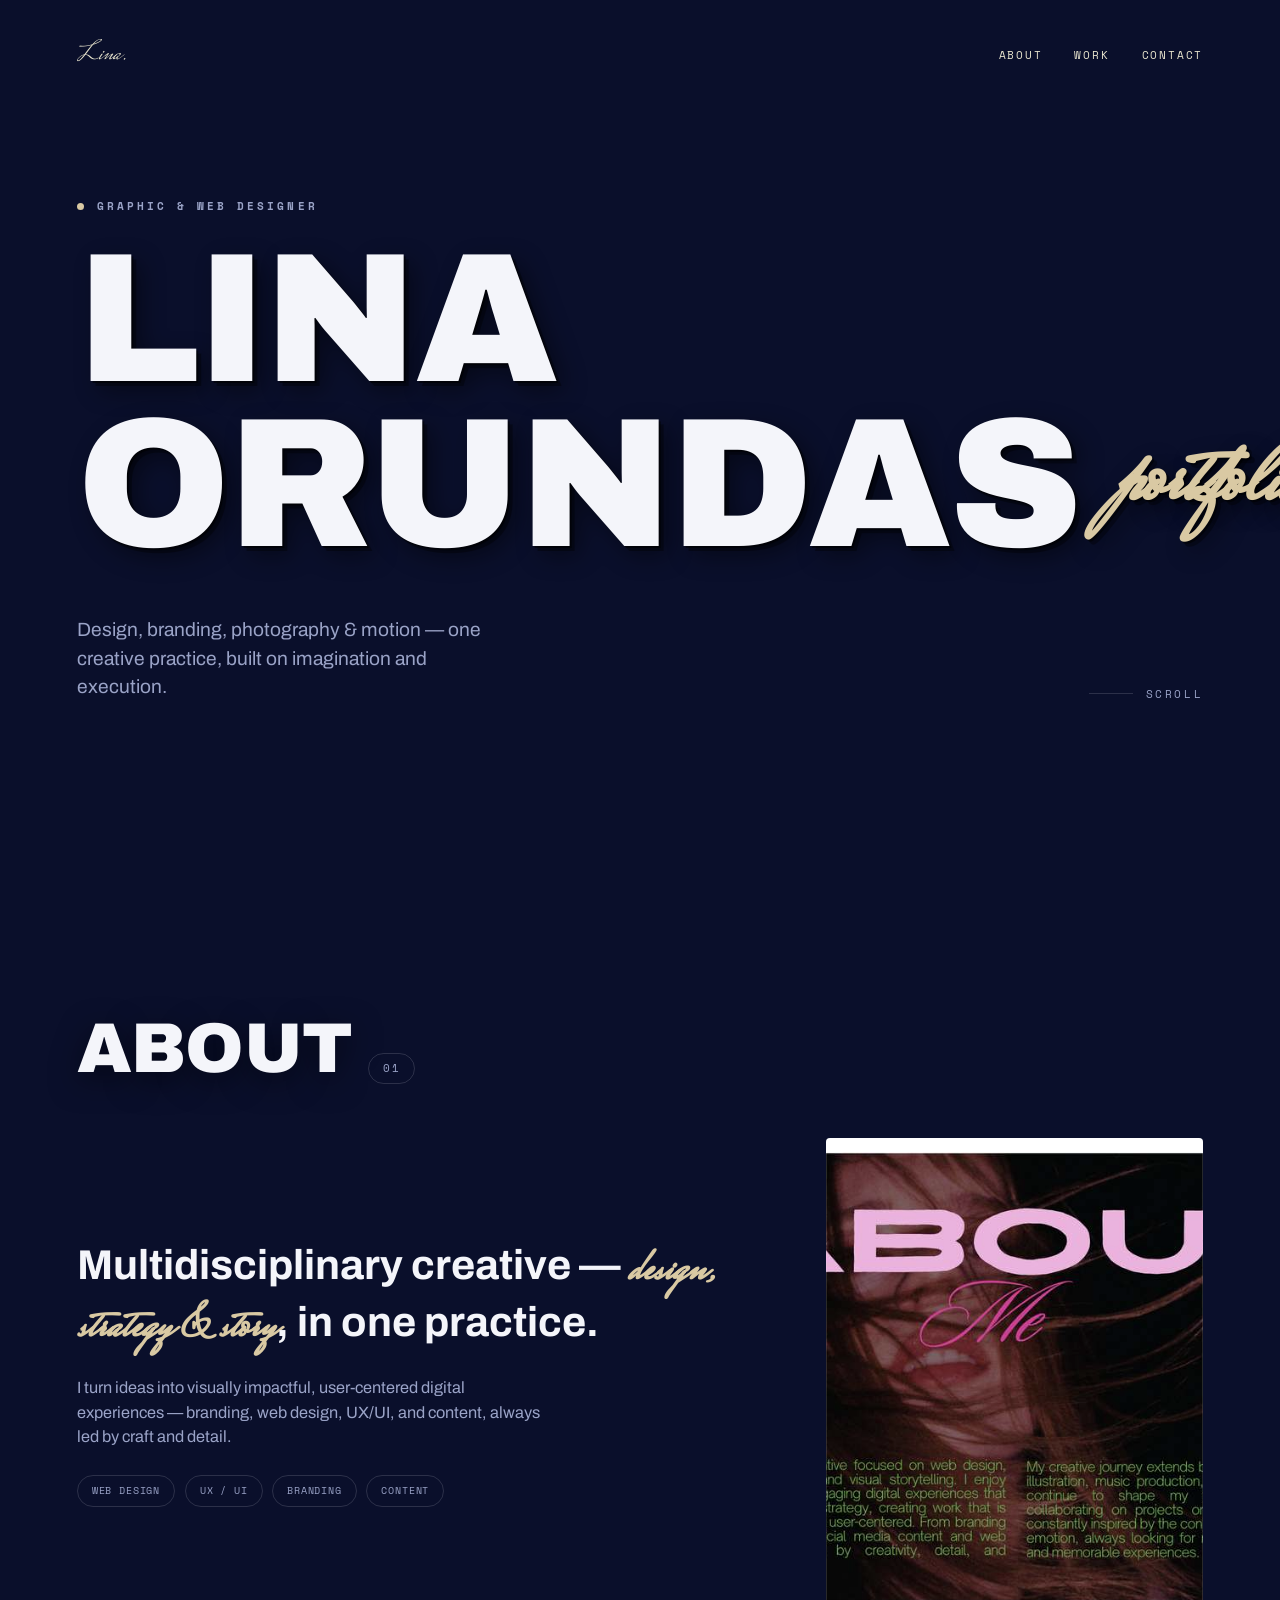
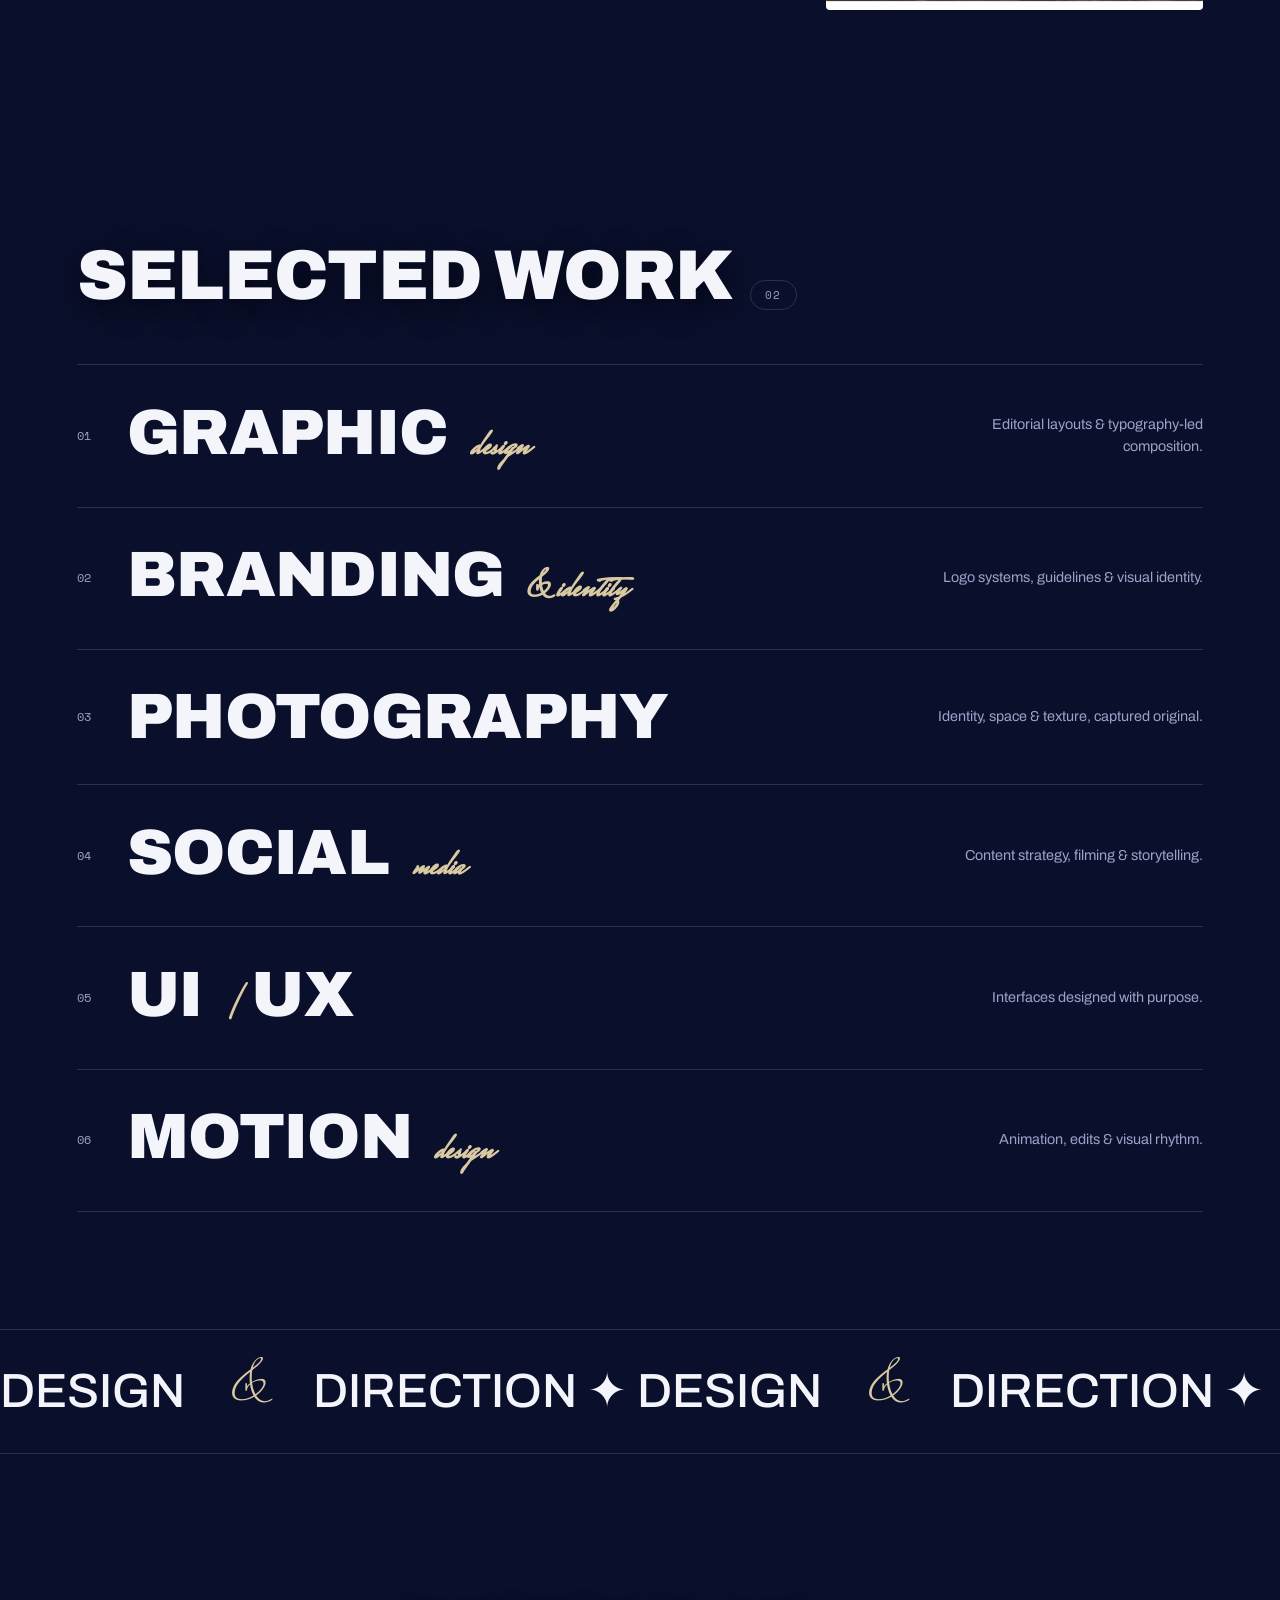
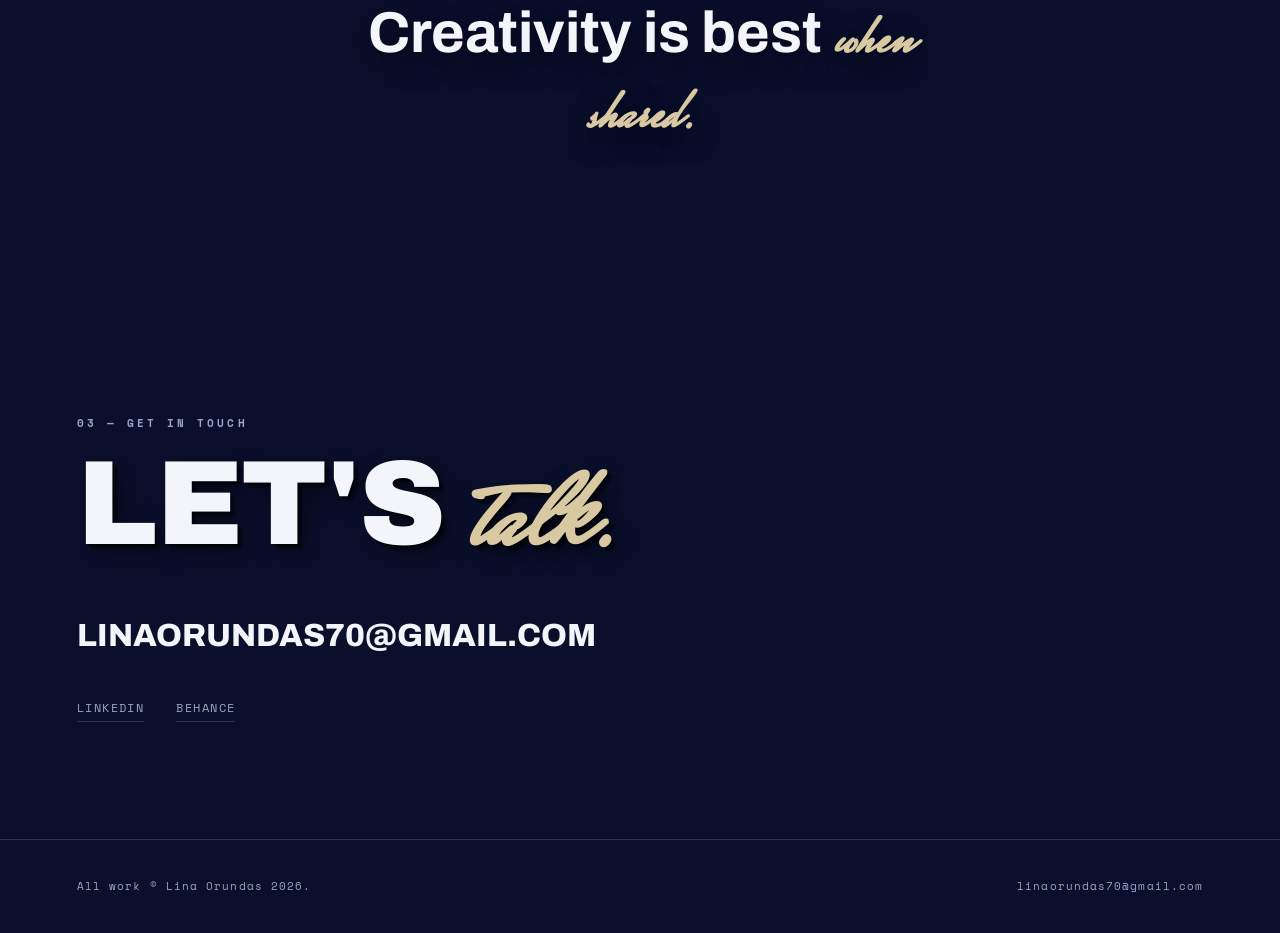
